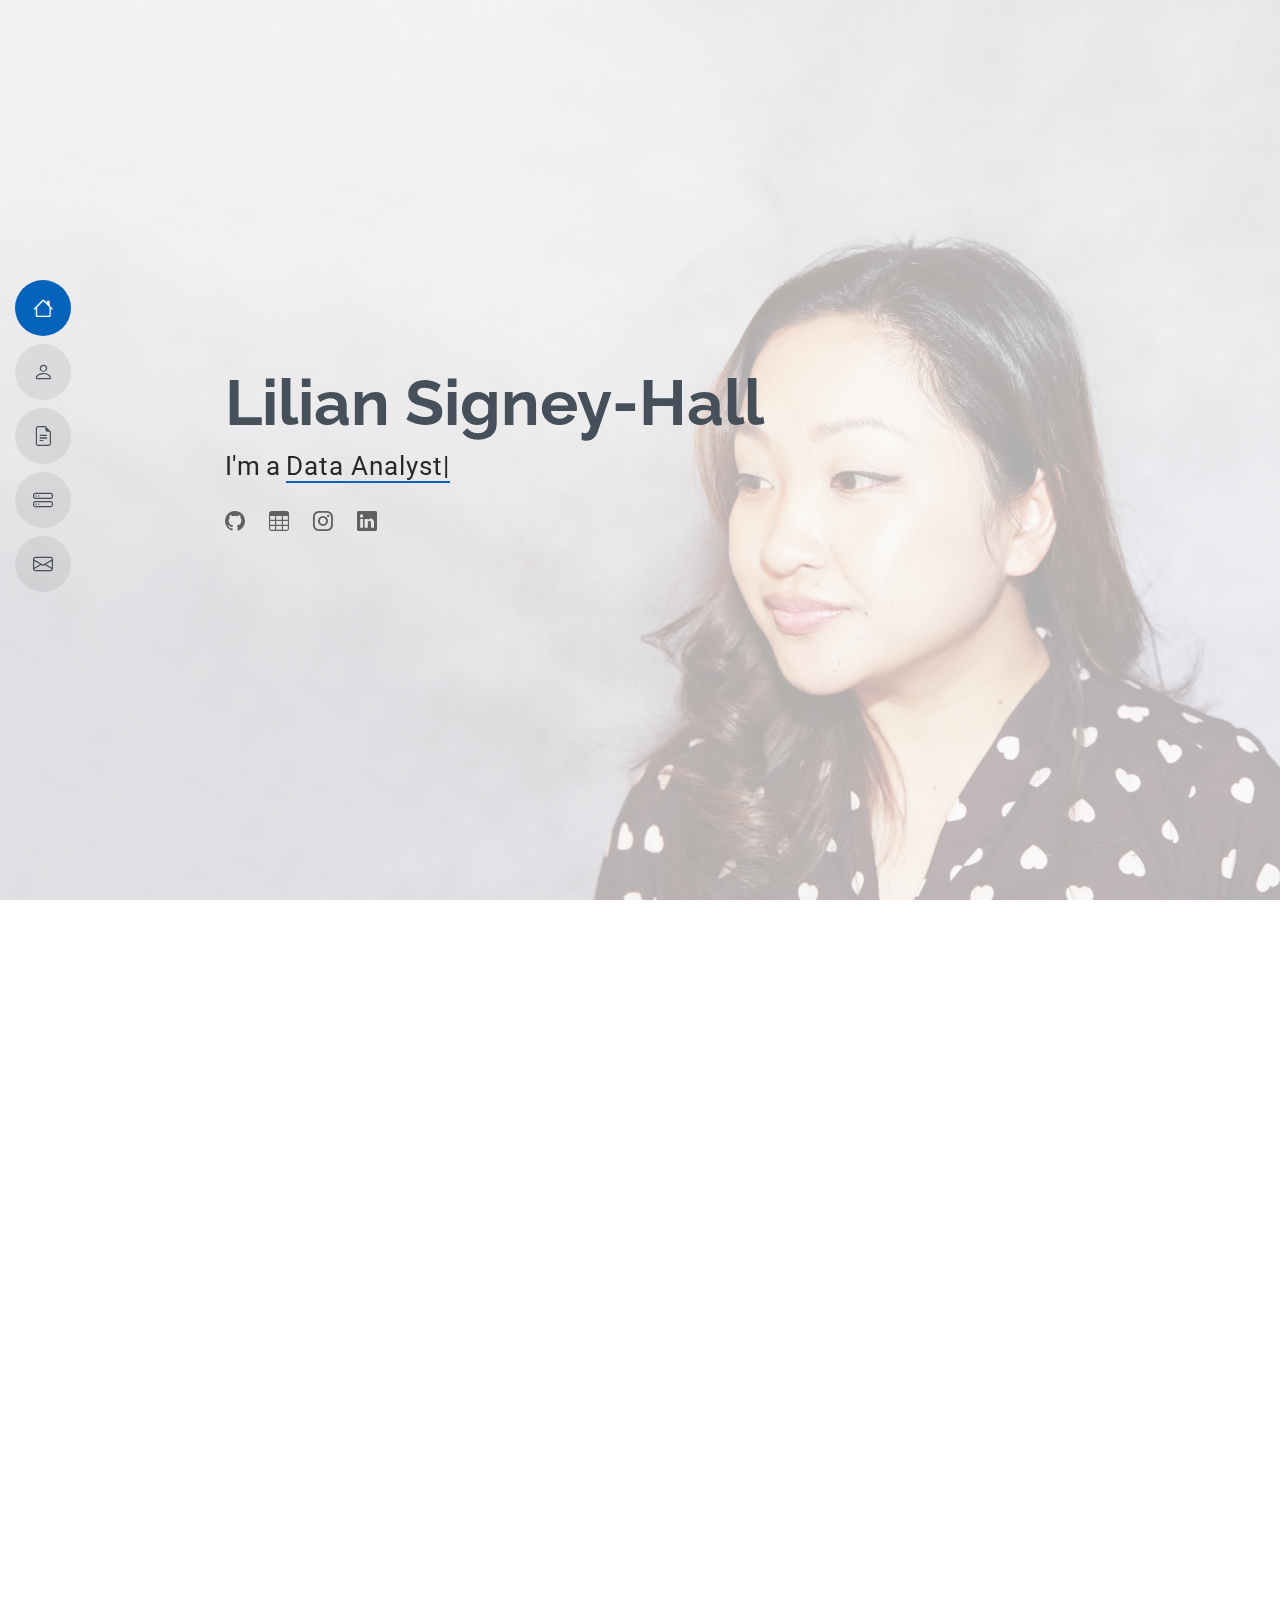
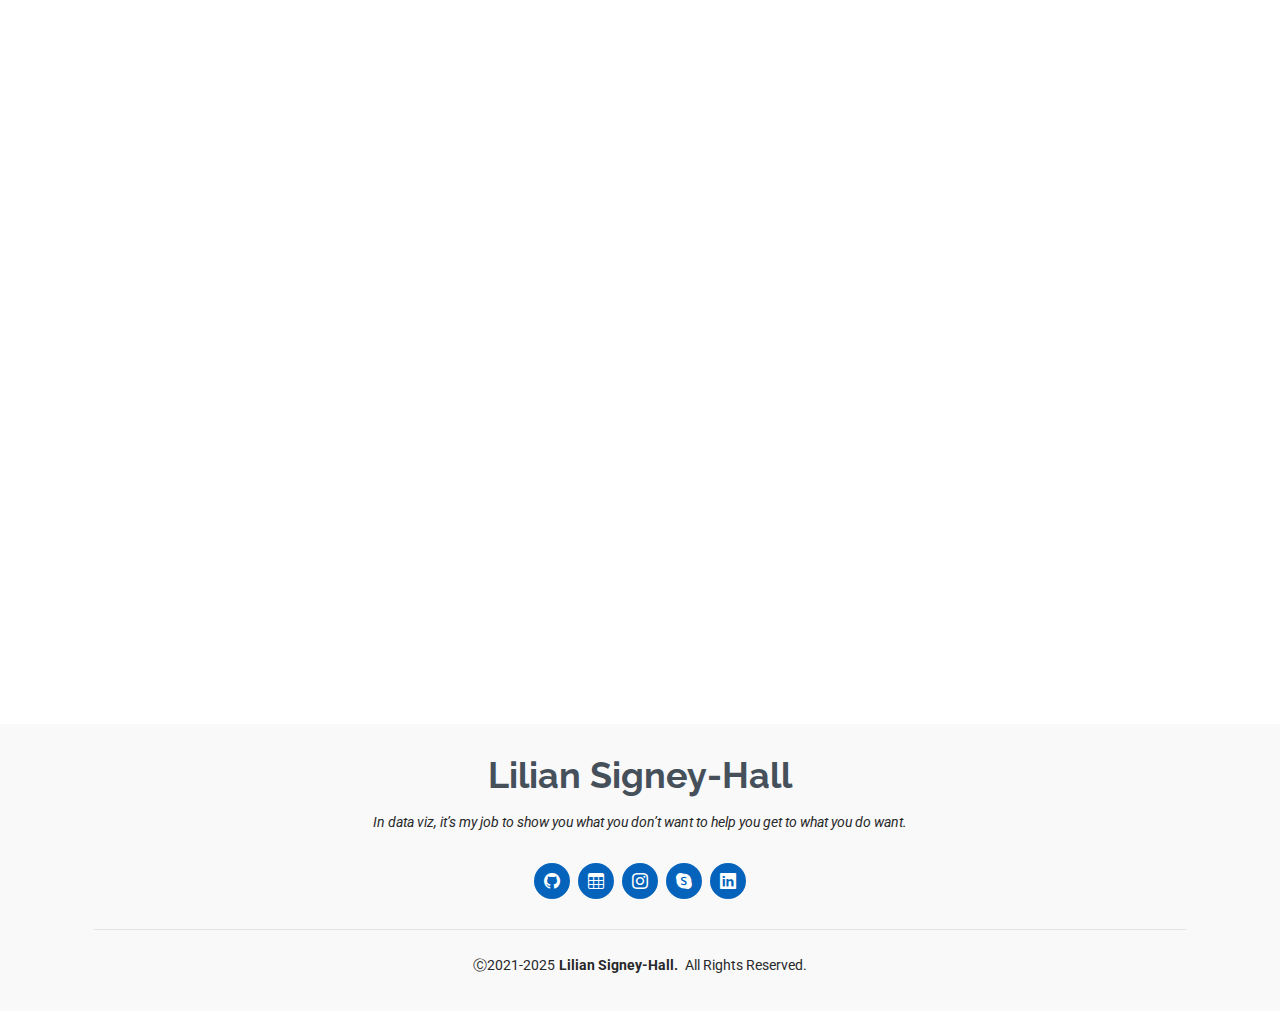
==== index.html @ 63ef2218 "Update index.html" ====
<!DOCTYPE html>
<html lang="en">

<head>
  <meta charset="utf-8">
  <meta content="width=device-width, initial-scale=1.0" name="viewport">
  <title>Index - Lilian Signey-Hall Resume & Portfolio</title>
  <meta content="" name="Lilian Signey-Hall Resume and Portfolio">
  <meta content="" name="data analyst, developer, visualization developer, machine learning, business intelligence">

  <!-- Favicons -->
  <link href="assets/img/favicon.png" rel="icon">
  <link href="assets/img/apple-touch-icon.png" rel="apple-touch-icon">

  <!-- Fonts -->
  <link href="https://fonts.googleapis.com" rel="preconnect">
  <link href="https://fonts.gstatic.com" rel="preconnect" crossorigin>
  <link href="https://fonts.googleapis.com/css2?family=Roboto:ital,wght@0,100;0,300;0,400;0,500;0,700;0,900;1,100;1,300;1,400;1,500;1,700;1,900&family=Poppins:ital,wght@0,100;0,200;0,300;0,400;0,500;0,600;0,700;0,800;0,900;1,100;1,200;1,300;1,400;1,500;1,600;1,700;1,800;1,900&family=Raleway:ital,wght@0,100;0,200;0,300;0,400;0,500;0,600;0,700;0,800;0,900;1,100;1,200;1,300;1,400;1,500;1,600;1,700;1,800;1,900&display=swap" rel="stylesheet">

  <!-- Vendor CSS Files -->
  <link href="assets/vendor/bootstrap/css/bootstrap.min.css" rel="stylesheet">
  <link href="assets/vendor/bootstrap-icons/bootstrap-icons.css" rel="stylesheet">
  <link href="assets/vendor/aos/aos.css" rel="stylesheet">
  <link href="assets/vendor/glightbox/css/glightbox.min.css" rel="stylesheet">
  <link href="assets/vendor/swiper/swiper-bundle.min.css" rel="stylesheet">

  <!-- Main CSS File -->
  <link href="assets/css/main.css" rel="stylesheet">

  <!-- =======================================================
  * Template Name: MyResume
  * Template URL: https://bootstrapmade.com/free-html-bootstrap-template-my-resume/
  * Updated: Jun 29 2024 with Bootstrap v5.3.3
  * Author: BootstrapMade.com
  * License: https://bootstrapmade.com/license/
  ======================================================== -->
</head>

<body class="index-page">

  <header id="header" class="header d-flex flex-column justify-content-center">

    <i class="header-toggle d-xl-none bi bi-list"></i>

    <nav id="navmenu" class="navmenu">
      <ul>
        <li><a href="#hero" class="active"><i class="bi bi-house navicon"></i><span>Home</span></a></li>
        <li><a href="#about"><i class="bi bi-person navicon"></i><span>About</span></a></li>
        <li><a href="#resume"><i class="bi bi-file-earmark-text navicon"></i><span>Resume</span></a></li>
        <!--<li><a href="#portfolio"><i class="bi bi-images navicon"></i><span>Portfolio</span></a></li>-->
        <li><a href="#services"><i class="bi bi-hdd-stack navicon"></i><span>Projects</span></a></li>
        <li><a href="#contact"><i class="bi bi-envelope navicon"></i><span>Contact</span></a></li>
      </ul>
    </nav>

  </header>

  <main class="main">

    <!-- Hero Section -->
    <section id="hero" class="hero section light-background">

      <img src="assets/img/hero-bg.jpg" alt="">

      <div class="container" data-aos="zoom-out">
        <div class="row justify-content-center">
          <div class="col-lg-9">
            <h2>Lilian Signey-Hall</h2>
            <p>I'm a <span class="typed" data-typed-items="Data Analyst, Developer, Creative">Data Analyst</span><span class="typed-cursor typed-cursor--blink" aria-hidden="true"></span></p>
            <div class="social-links">
              <a href="https://github.com/liliansigney-hall/"><i class="bi bi-github"></i></a>
              <a href="https://public.tableau.com/app/profile/lilian.hall/vizzes"><i class="bi bi-table"></i></a>
              <a href="#"><i class="bi bi-instagram"></i></a>
              <a href="www.linkedin.com/in/lilianhall"><i class="bi bi-linkedin"></i></a>
            </div>
          </div>
        </div>
      </div>

    </section><!-- /Hero Section -->

    <!-- About Section -->
    <section id="about" class="about section">

      <!-- Section Title -->
      <div class="container section-title" data-aos="fade-up">
        <h2>About</h2>
        <p>I am a process-driven data analyst with 3 + years of experience analyzing business data. My love of data
              and natural curiosity motivates me to find valuable insights and constantly strive to integrate new skills. 
              I problem-solve and collaborate with cross-functional teams to identify business requirements and meet business needs.</p>
      </div><!-- End Section Title -->

      <div class="container" data-aos="fade-up" data-aos-delay="100">

        <div class="row gy-4 justify-content-center">
          <div class="col-lg-4">
            <img src="assets/img/google-business-intelligence-certificate.png" class="img-fluid" alt="">
          </div>
          <div class="col-lg-8 content">
            <h2>Data Analyst &amp; Developer</h2>
            <p class="fst-italic py-3">
              
            </p>
            <div class="row">
              <div class="col-lg-6">
                <ul>
                  <!--<li><i class="bi bi-chevron-right"></i> <strong>Birthday:</strong> <span>1 May 1995</span></li>-->
                  <li><i class="bi bi-chevron-right"></i> <strong>Website:</strong> <span>liliansigney-hall.github.io/folio</span></li>
                  <li><i class="bi bi-chevron-right"></i> <strong>Phone:</strong> <span>(512) 993 7119</span></li>
                  <li><i class="bi bi-chevron-right"></i> <strong>City:</strong> <span>DFW, Texas</span></li>
                </ul>
              </div>
              <div class="col-lg-6">
                <ul>
                  <!--<li><i class="bi bi-chevron-right"></i> <strong>Age:</strong> <span>30</span></li>-->
                  <li><i class="bi bi-chevron-right"></i> <strong>Degree:</strong> <span>Masters in Business Analytics</span></li>
                  <li><i class="bi bi-chevron-right"></i> <strong>Email:</strong> <span>liliangrace.hall@gmail.com</span></li>
                  <li><i class="bi bi-chevron-right"></i> <strong>Status:</strong> <span>US Citizen</span></li>
                </ul>
              </div>
            </div>
            <p class="py-3">
              
            </p>
          </div>
        </div>

      </div>

    </section><!-- /About Section -->

    <!-- Stats Section -->
    <section id="stats" class="stats section">

      <div class="container" data-aos="fade-up" data-aos-delay="100">

        <div class="row gy-4">

          <div class="col-lg-3 col-md-6 d-flex flex-column align-items-center">
            <i class="bi bi-emoji-smile"></i>
            <div class="stats-item">
              <span data-purecounter-start="0" data-purecounter-end="3.5" data-purecounter-duration="1" class="purecounter"></span>
              <p>Years as Data Analyst</p>
            </div>
          </div><!-- End Stats Item -->

          <div class="col-lg-3 col-md-6 d-flex flex-column align-items-center">
            <i class="bi bi-journal-richtext"></i>
            <div class="stats-item">
              <span data-purecounter-start="0" data-purecounter-end="521" data-purecounter-duration="1" class="purecounter"></span>
              <p>Projects</p>
            </div>
          </div><!-- End Stats Item -->

          <div class="col-lg-3 col-md-6 d-flex flex-column align-items-center">
            <i class="bi bi-headset"></i>
            <div class="stats-item">
              <span data-purecounter-start="0" data-purecounter-end="1463" data-purecounter-duration="1" class="purecounter"></span>
              <p>Hours Of Support</p>
            </div>
          </div><!-- End Stats Item -->

          <div class="col-lg-3 col-md-6 d-flex flex-column align-items-center">
            <i class="bi bi-people"></i>
            <div class="stats-item">
              <span data-purecounter-start="0" data-purecounter-end="12" data-purecounter-duration="1" class="purecounter"></span>
              <p>Years in Public Sector</p>
            </div>
          </div><!-- End Stats Item -->

        </div>

      </div>

    </section><!-- /Stats Section -->

    <!-- Skills Section -->
    <section id="skills" class="skills section">

      <!-- Section Title -->
      <div class="container section-title" data-aos="fade-up">
        <h2>Skills</h2>
        <p>“Develop a passion for learning. If you do, you will never cease to grow.”
Anthony J. D’Angelo</p>
      </div><!-- End Section Title -->

      <div class="container" data-aos="fade-up" data-aos-delay="100">

        <div class="row skills-content skills-animation">

          <div class="col-lg-6">

            <div class="progress">
              <span class="skill"><span>SQL</span> <i class="val">100%</i></span>
              <div class="progress-bar-wrap">
                <div class="progress-bar" role="progressbar" aria-valuenow="100" aria-valuemin="0" aria-valuemax="100"></div>
              </div>
            </div><!-- End Skills Item -->

            <div class="progress">
              <span class="skill"><span>PYTHON</span> <i class="val">90%</i></span>
              <div class="progress-bar-wrap">
                <div class="progress-bar" role="progressbar" aria-valuenow="90" aria-valuemin="0" aria-valuemax="100"></div>
              </div>
            </div><!-- End Skills Item -->

            <div class="progress">
              <span class="skill"><span>VISUALIZATION</span> <i class="val">75%</i></span>
              <div class="progress-bar-wrap">
                <div class="progress-bar" role="progressbar" aria-valuenow="75" aria-valuemin="0" aria-valuemax="100"></div>
              </div>
            </div><!-- End Skills Item -->

          </div>

          <div class="col-lg-6">

            <div class="progress">
              <span class="skill"><span>BUSINESS INTELLIGENCE</span> <i class="val">80%</i></span>
              <div class="progress-bar-wrap">
                <div class="progress-bar" role="progressbar" aria-valuenow="80" aria-valuemin="0" aria-valuemax="100"></div>
              </div>
            </div><!-- End Skills Item -->

            <div class="progress">
              <span class="skill"><span>SAS</span> <i class="val">90%</i></span>
              <div class="progress-bar-wrap">
                <div class="progress-bar" role="progressbar" aria-valuenow="90" aria-valuemin="0" aria-valuemax="100"></div>
              </div>
            </div><!-- End Skills Item -->

            <div class="progress">
              <span class="skill"><span>MACHINE LEARNING</span> <i class="val">55%</i></span>
              <div class="progress-bar-wrap">
                <div class="progress-bar" role="progressbar" aria-valuenow="55" aria-valuemin="0" aria-valuemax="100"></div>
              </div>
            </div><!-- End Skills Item -->

          </div>

        </div>

      </div>

    </section><!-- /Skills Section -->

    <!-- Resume Section -->
    <section id="resume" class="resume section">

      <!-- Section Title -->
      <div class="container section-title" data-aos="fade-up">
        <h2>Resume</h2>
        <p>“We're born problem solvers. We're compelled to deduce and to deduct because that's what we do in real life. 
          It's this well-organized absence of information that draws us in… Make the audience put things together. 
          Don't give them four, give them two plus two. The elements you provide and the order you place them in is 
          crucial to whether you succeed or fail at engaging the audience.” – Andrew Stanton, writer and director</p>
      </div><!-- End Section Title -->

      <div class="container">

        <div class="row">

          <div class="col-lg-6" data-aos="fade-up" data-aos-delay="100">
            <h3 class="resume-title">Summary</h3>

            <div class="resume-item pb-0">
              <h4>Lilian Signey-Hall</h4>
              <p><em>Innovative and deadline-driven Data Analyst with 3+ years of experience analyzing large data sets
                and intricate data patterns to formulate data-driven business strategies. Creating and designing interactive
                dashboards, reports, and executive summaries from initial concept to final, polished deliverable.</em></p>
              <ul>
                <li>DFW, Texas</li>
                <li>(512) 993 7119</li>
                <li>liliangrace.hall@gmail.com</li>
              </ul>
            </div><!-- Edn Resume Item -->

            <h3 class="resume-title">Education</h3>
            <div class="resume-item">
              <h4>MSBA - Master of Science in Business Analytics</h4>
              <h5>2020 - 2021</h5>
              <p><em>University of North Texas, Denton, TX</em></p>
              <p>A STEM program designed to provide students with the knowledge and skills needed for careers in data science, business analytics, data engineering, or business intelligence. </p>
            </div><!-- Edn Resume Item -->

            <div class="resume-item">
              <h4>BAAS - Business & Project Managemet</h4>
              <h5>2020 - 2021</h5>
              <p><em>University of North Texas, Denton, TX</em></p>
              <p>Graduated with Honors</p>
            </div><!-- Edn Resume Item -->
		  
            <div class="resume-item">
              <h4>AAS - Digital Media Design</h4>
              <h5>2019 - 2020</h5>
              <p><em>Texas State Technical College, Waco, TX</em></p>
              <p>Graduated Magna Cum Laude</p>
            </div><!-- Edn Resume Item -->
          </div>



            
          </div>
		
          <div class="col-lg-6" data-aos="fade-up" data-aos-delay="200">
            <h3 class="resume-title">Professional Experience</h3>
            <div class="resume-item">
              <h4>Data Analyst III, IV - (remote)</h4>
              <h5>March 2022 - Present</h5>
              <p><em>Texas Workforce Commission, Austin, TX </em></p>
              <p>Environments: Virtual Machine AWS, Tableau Desktop, Tableau Server, Oracle SQL Developer, SharePoint,
                ServiceNow, Azure Data Warehouse, Business Intelligence, Project Management, Adobe Creative Suite, SQL, HTML</p>
              <ul>
                <li>Serves as an ambassador and accessibility liaison to other developers by providing consultation, guidance, documentation, 
                  and direction to other areas about analysis, design, configuration, testing, and policy implementation</li>
	              <li>Creates the division’s Data Visualization Style Guide</li>
	              <li>Designs and creates dynamic dashboards, reports, and executive summaries</li>
                <li>Uses Custom SQL in Tableau as a data source, and automates reports for refreshes and monitoring schedules and tasks</li>
	              <li>Creates high-quality documentation for business and functional requirements using SharePoint</li>
	              <li>Analyzes data using standard statistical tools, methods, and techniques</li>
	              <li>Identifies data gaps, errors, anomalies, inconsistencies, and redundancies by analyzing the content, structure, and relationships within the dataset</li>
	              <li>Identifies and interprets data patterns and trends and assesses data quality</li>
	              <li>Interprets large data sets and intricate data patterns to formulate data-driven business strategies; improved operational efficiency by 80%</li>
	              <li>Designs and presents interactive, accessible dashboards based on customer specifications; facilitated development meetings, used SQLDeveloper 
                  for data, ensuring data accuracy and improving client satisfaction by 30%, and created user documentation for dashboards</li>
	              <li>Collaborates with cross-functional teams of 5+ in different locations with 
	              different technical abilities ranging from entry-level analysts to C suites, and collaborated with business development, policy, and IT</li>
                
              </ul>
            </div><!-- Edn Resume Item -->

            <div class="resume-item">
              <h4>Project Specialist - Communications & Marketing</h4>
              <h5>Oct 2013 - Feb 2022</h5>
              <p><em>Heart of Texas Workforce Development Board, Inc., Waco, TX</em></p>
              <ul>
                <li>With extraordinary skills, intelligence, management skills, and creative design, I have accomplished incredible tasks and 
                  became instrumental in aiding the organization to win six out of eight workforce state awards; a feat that no other organization 
                  has ever accomplished in the 22 years of the workforce board state awards inception</li>
                <li>Implement Quality Management Systems (QMS) 
                  to help ensure the product or service meets or exceeds the customer’s expectations every time</li>
	              <li>Perform and provide leadership in the website, social media, and video board updates, and maintenance such as designing, editing, and contributing
                to web content including graphics, texts, tables, documents and videos, and other web development tasks to connect job seekers and employers
                to the Workforce service via the website</li>
	              <li>Keeps abreast of new technology and implements as necessary. Suggests new website content and features, industry trends, and technologies</li>
	              <li>Provide guidance with general marketing, areas of communication, outreach material, and collateral for programs, events, and special initiatives</li>
	              <li>Assists in providing seamless workflow between Workforce Center services and online services</li>
	              <li>Assists with workforce development special projects and initiatives</li>
                <li>Managed up to 5 projects or tasks at a given time while under pressure</li>
                <li>Recommended and consulted with clients on the most appropriate graphic design</li>
                <li>Created 4+ design presentations and proposals a month for clients and account managers</li>
              </ul>
            </div><!-- Edn Resume Item -->

          </div>

        </div>

      </div>

    </section><!-- /Resume Section -->

    <!-- Portfolio Section -->
    <!--<section id="portfolio" class="portfolio section">

      <!-- Section Title -->
      <!--<div class="container section-title" data-aos="fade-up">
        <h2>Portfolio</h2>
        <!--<p>Magnam dolores commodi suscipit. Necessitatibus eius consequatur ex aliquid fuga eum quidem. Sit sint consectetur velit. Quisquam quos quisquam cupiditate. Et nemo qui impedit suscipit alias ea. Quia fugiat sit in iste officiis commodi quidem hic quas.</p>-->
      <!--</div><!-- End Section Title -->

      <!--<div class="container">

        <div class="isotope-layout" data-default-filter="*" data-layout="masonry" data-sort="original-order">

          <ul class="portfolio-filters isotope-filters" data-aos="fade-up" data-aos-delay="100">
            <!--<li data-filter="*" class="filter-active">All</li>-->
            <!--<li data-filter=".filter-app">Data Visualization</li>
            <li data-filter=".filter-product">Data Mining/Machine Learning</li>
            <li data-filter=".filter-branding">Forecasting</li>
          </ul><!-- End Portfolio Filters -->

          <!--<div class="row gy-4 isotope-container" data-aos="fade-up" data-aos-delay="200">

            <div class="col-lg-4 col-md-6 portfolio-item isotope-item filter-app">
              <img src="assets/img/masonry-portfolio/masonry-portfolio-1.jpg" class="img-fluid" alt="">
              <div class="portfolio-info">
                <h4>Forecasting1</h4>
                <p>Lorem ipsum, dolor sit</p>
                <a href="assets/img/masonry-portfolio/masonry-portfolio-1.jpg" title="App 1" data-gallery="portfolio-gallery-app" class="glightbox preview-link"><i class="bi bi-zoom-in"></i></a>
                <a href="portfolio-details.html" title="More Details" class="details-link"><i class="bi bi-link-45deg"></i></a>
              </div>
            </div><!-- End Portfolio Item -->

            <!--<div class="col-lg-4 col-md-6 portfolio-item isotope-item filter-product">
              <img src="assets/img/masonry-portfolio/masonry-portfolio-2.jpg" class="img-fluid" alt="">
              <div class="portfolio-info">
                <h4>Machine Learning1</h4>
                <p>Lorem ipsum, dolor sit</p>
                <a href="assets/img/masonry-portfolio/masonry-portfolio-2.jpg" title="Product 1" data-gallery="portfolio-gallery-product" class="glightbox preview-link"><i class="bi bi-zoom-in"></i></a>
                <a href="portfolio-details.html" title="More Details" class="details-link"><i class="bi bi-link-45deg"></i></a>
              </div>
            </div><!-- End Portfolio Item -->

            <!--<div class="col-lg-4 col-md-6 portfolio-item isotope-item filter-branding">
              <img src="assets/img/masonry-portfolio/masonry-portfolio-3.jpg" class="img-fluid" alt="">
              <div class="portfolio-info">
                <h4>Visualization1</h4>
                <p>Lorem ipsum, dolor sit</p>
                <a href="assets/img/masonry-portfolio/masonry-portfolio-3.jpg" title="Branding 1" data-gallery="portfolio-gallery-branding" class="glightbox preview-link"><i class="bi bi-zoom-in"></i></a>
                <a href="portfolio-details.html" title="More Details" class="details-link"><i class="bi bi-link-45deg"></i></a>
              </div>
            </div><!-- End Portfolio Item -->

            <!--<div class="col-lg-4 col-md-6 portfolio-item isotope-item filter-app">
              <img src="assets/img/masonry-portfolio/masonry-portfolio-4.jpg" class="img-fluid" alt="">
              <div class="portfolio-info">
                <h4>Forecasting 2</h4>
                <p>Lorem ipsum, dolor sit</p>
                <a href="assets/img/masonry-portfolio/masonry-portfolio-4.jpg" title="App 2" data-gallery="portfolio-gallery-app" class="glightbox preview-link"><i class="bi bi-zoom-in"></i></a>
                <a href="portfolio-details.html" title="More Details" class="details-link"><i class="bi bi-link-45deg"></i></a>
              </div>
            </div><!-- End Portfolio Item -->

            <!--<div class="col-lg-4 col-md-6 portfolio-item isotope-item filter-product">
              <img src="assets/img/masonry-portfolio/masonry-portfolio-5.jpg" class="img-fluid" alt="">
              <div class="portfolio-info">
                <h4>Machine Learning 2</h4>
                <p>Lorem ipsum, dolor sit</p>
                <a href="assets/img/masonry-portfolio/masonry-portfolio-5.jpg" title="Product 2" data-gallery="portfolio-gallery-product" class="glightbox preview-link"><i class="bi bi-zoom-in"></i></a>
                <a href="portfolio-details.html" title="More Details" class="details-link"><i class="bi bi-link-45deg"></i></a>
              </div>
            </div><!-- End Portfolio Item -->

            <!--<div class="col-lg-4 col-md-6 portfolio-item isotope-item filter-branding">
              <img src="assets/img/masonry-portfolio/masonry-portfolio-6.jpg" class="img-fluid" alt="">
              <div class="portfolio-info">
                <h4>Visualization 2</h4>
                <p>Lorem ipsum, dolor sit</p>
                <a href="assets/img/masonry-portfolio/masonry-portfolio-6.jpg" title="Branding 2" data-gallery="portfolio-gallery-branding" class="glightbox preview-link"><i class="bi bi-zoom-in"></i></a>
                <a href="portfolio-details.html" title="More Details" class="details-link"><i class="bi bi-link-45deg"></i></a>
              </div>
            </div><!-- End Portfolio Item -->

            <!--<div class="col-lg-4 col-md-6 portfolio-item isotope-item filter-app">
              <img src="assets/img/masonry-portfolio/masonry-portfolio-7.jpg" class="img-fluid" alt="">
              <div class="portfolio-info">
                <h4>Forecasting 3</h4>
                <p>Lorem ipsum, dolor sit</p>
                <a href="assets/img/masonry-portfolio/masonry-portfolio-7.jpg" title="App 3" data-gallery="portfolio-gallery-app" class="glightbox preview-link"><i class="bi bi-zoom-in"></i></a>
                <a href="portfolio-details.html" title="More Details" class="details-link"><i class="bi bi-link-45deg"></i></a>
              </div>
            </div><!-- End Portfolio Item -->

            <!--<div class="col-lg-4 col-md-6 portfolio-item isotope-item filter-product">
              <img src="assets/img/masonry-portfolio/masonry-portfolio-8.jpg" class="img-fluid" alt="">
              <div class="portfolio-info">
                <h4>Machine Learning 3</h4>
                <p>Lorem ipsum, dolor sit</p>
                <a href="assets/img/masonry-portfolio/masonry-portfolio-8.jpg" title="Product 3" data-gallery="portfolio-gallery-product" class="glightbox preview-link"><i class="bi bi-zoom-in"></i></a>
                <a href="portfolio-details.html" title="More Details" class="details-link"><i class="bi bi-link-45deg"></i></a>
              </div>
            </div><!-- End Portfolio Item -->

            <!--<div class="col-lg-4 col-md-6 portfolio-item isotope-item filter-branding">
              <img src="assets/img/masonry-portfolio/masonry-portfolio-9.jpg" class="img-fluid" alt="">
              <div class="portfolio-info">
                <h4>Visualization 3</h4>
                <p>Lorem ipsum, dolor sit</p>
                <a href="assets/img/masonry-portfolio/masonry-portfolio-9.jpg" title="Branding 2" data-gallery="portfolio-gallery-branding" class="glightbox preview-link"><i class="bi bi-zoom-in"></i></a>
                <a href="portfolio-details.html" title="More Details" class="details-link"><i class="bi bi-link-45deg"></i></a>
              </div>
            </div><!-- End Portfolio Item -->

          <!--</div><!-- End Portfolio Container -->

        <!--</div>

      </div>

    </section><!-- /Portfolio Section -->

    <!-- Services Section -->
    <section id="services" class="services section">

      <!-- Section Title -->
      <div class="container section-title" data-aos="fade-up">
        <h2>Projects</h2>
        <p>“I've learned that people will forget what you said, people will forget what you did, but people will never forget how you made them feel.”
― Maya Angelou</p>
      </div><!-- End Section Title -->

      <div class="container">

        <div class="row gy-4">

          <div class="col-lg-4 col-md-6" data-aos="fade-up" data-aos-delay="100">
            <div class="service-item item-cyan position-relative">
              <div class="icon">
                <svg width="100" height="100" viewBox="0 0 600 600" xmlns="http://www.w3.org/2000/svg">
                  <path stroke="none" stroke-width="0" fill="#f5f5f5" d="M300,521.0016835830174C376.1290562159157,517.8887921683347,466.0731472004068,529.7835943286574,510.70327084640275,468.03025145048787C554.3714126377745,407.6079735673963,508.03601936045806,328.9844924480964,491.2728898941984,256.3432110539036C474.5976632858925,184.082847569629,479.9380746630129,96.60480741107993,416.23090153303,58.64404602377083C348.86323505073057,18.502131276798302,261.93793281208167,40.57373210992963,193.5410806939664,78.93577620505333C130.42746243093433,114.334589627462,98.30271207620316,179.96522072025542,76.75703585869454,249.04625023123273C51.97151888228291,328.5150500222984,13.704378332031375,421.85034740162234,66.52175969318436,486.19268352777647C119.04800174914682,550.1803526380478,217.28368757567262,524.383925680826,300,521.0016835830174"></path>
                </svg>
                <i class="bi bi-building"></i>
              </div>
              <a href="https://github.com/liliansigney-hall/Python/blob/09a001aaca731a121261c3e8e41b084e10dba97e/PortugalHotel_Dataset.ipynb">
                <h3>Hotel Bookings Dataset</h3>
              </a>
              <p>Exploratory Data Analysis and data cleaning is done in Python. The dataset used for this project was sourced from ScienceDirect.com - Hotel Booking Demand Dataset by Nuno Antonio.
                 It contains hotel bookings of a resort hotel in Algarve and a city hotel in Lisbon, Portugal. Each observation in the dataset 
		 represents a hotel booking between the 1st of July 2015 and the 31st of August 2017, including bookings 
		 that effectively arrived and bookings that were canceled.</p>
            </div>
          </div><!-- End Service Item -->

          <div class="col-lg-4 col-md-6" data-aos="fade-up" data-aos-delay="200">
            <div class="service-item item-orange position-relative">
              <div class="icon">
                <svg width="100" height="100" viewBox="0 0 600 600" xmlns="http://www.w3.org/2000/svg">
                  <path stroke="none" stroke-width="0" fill="#f5f5f5" d="M300,582.0697525312426C382.5290701553225,586.8405444964366,449.9789794690241,525.3245884688669,502.5850820975895,461.55621195738473C556.606425686781,396.0723002908107,615.8543463187945,314.28637112970534,586.6730223649479,234.56875336149918C558.9533121215079,158.8439757836574,454.9685369536778,164.00468322053177,381.49747125262974,130.76875717737553C312.15926192815925,99.40240125094834,248.97055460311594,18.661163978235184,179.8680185752513,50.54337015887873C110.5421016452524,82.52863877960104,119.82277516462835,180.83849132639028,109.12597500060166,256.43424936330496C100.08760227029461,320.3096726198365,92.17705696193138,384.0621239912766,124.79988738764834,439.7174275375508C164.83382741302287,508.01625554203684,220.96474134820875,577.5009287672846,300,582.0697525312426"></path>
                </svg>
                <i class="bi bi-table"></i>
              </div>
              <a href="#" class="stretched-link">
                <h3>Tableau Usage Dataset</h3>
              </a>
              <p>Ut autem aut autem non a. Sint sint sit facilis nam iusto sint. Libero corrupti neque eum hic non ut nesciunt dolorem.</p>
            </div>
          </div><!-- End Service Item -->

          <div class="col-lg-4 col-md-6" data-aos="fade-up" data-aos-delay="300">
            <div class="service-item item-teal position-relative">
              <div class="icon">
                <svg width="100" height="100" viewBox="0 0 600 600" xmlns="http://www.w3.org/2000/svg">
                  <path stroke="none" stroke-width="0" fill="#f5f5f5" d="M300,541.5067337569781C382.14930387511276,545.0595476570109,479.8736841581634,548.3450877840088,526.4010558755058,480.5488172755941C571.5218469581645,414.80211281144784,517.5187510058486,332.0715597781072,496.52539010469104,255.14436215662573C477.37192572678356,184.95920475031193,473.57363656557914,105.61284051026155,413.0603344069578,65.22779650032875C343.27470386102294,18.654635553484475,251.2091493199835,5.337323636656869,175.0934190732945,40.62881213300186C97.87086631185822,76.43348514350839,51.98124368387456,156.15599469081315,36.44837278890362,239.84606092416172C21.716077023791087,319.22268207091537,43.775223500013084,401.1760424656574,96.891909868211,461.97329694683043C147.22146801428983,519.5804099606455,223.5754009179313,538.201503339737,300,541.5067337569781"></path>
                </svg>
                <i class="bi bi-filetype-sass"></i>
              </div>
              <a href="https://github.com/liliansigney-hall/Predictive-Modeling" class="stretched-link">
                <h3>Predictive Modeling</h3>
              </a>
              <p>Cryptocurrency Cardano price prediction using time-series forecasting in SAS. Includes PDF presentation, PPTX, MP4, and CSV.</p>
            </div>
          </div><!-- End Service Item -->

          <div class="col-lg-4 col-md-6" data-aos="fade-up" data-aos-delay="400">
            <div class="service-item item-red position-relative">
              <div class="icon">
                <svg width="100" height="100" viewBox="0 0 600 600" xmlns="http://www.w3.org/2000/svg">
                  <path stroke="none" stroke-width="0" fill="#f5f5f5" d="M300,503.46388370962813C374.79870501325706,506.71871716319447,464.8034551963731,527.1746412648533,510.4981551193396,467.86667711651364C555.9287308511215,408.9015244558933,512.6030010748507,327.5744911775523,490.211057578863,256.5855673507754C471.097692560561,195.9906835881958,447.69079081568157,138.11976852964426,395.19560036434837,102.3242989838813C329.3053358748298,57.3949838291264,248.02791733380457,8.279543830951368,175.87071277845988,42.242879143198664C103.41431057327972,76.34704239035025,93.79494320519305,170.9812938413882,81.28167332365135,250.07896920659033C70.17666984294237,320.27484674793965,64.84698225790005,396.69656628748305,111.28512138212992,450.4950937839243C156.20124167950087,502.5303643271138,231.32542653798444,500.4755392045468,300,503.46388370962813"></path>
                </svg>
                <i class="bi bi-airplane"></i>
              </div>
              <a href="https://public.tableau.com/views/LeastDelaystoTravelinDecember/BestTimetoTravel?:language=en-US&:sid=&:redirect=auth&:display_count=n&:origin=viz_share_link" class="stretched-link">
                <h3>Least Delays to Travel in December</h3>
              </a>
              <p>Would you like to find out when is the best time to travel in December with the least delays? Explore my visualization in Tableau to find out!</p>
              <a href="#" class="stretched-link"></a>
            </div>
          </div><!-- End Service Item -->

          <div class="col-lg-4 col-md-6" data-aos="fade-up" data-aos-delay="500">
            <div class="service-item item-indigo position-relative">
              <div class="icon">
                <svg width="100" height="100" viewBox="0 0 600 600" xmlns="http://www.w3.org/2000/svg">
                  <path stroke="none" stroke-width="0" fill="#f5f5f5" d="M300,532.3542879108572C369.38199826031484,532.3153073249985,429.10787420159085,491.63046689027357,474.5244479745417,439.17860296908856C522.8885846962883,383.3225815378663,569.1668002868075,314.3205725914397,550.7432151929288,242.7694973846089C532.6665558377875,172.5657663291529,456.2379748765914,142.6223662098291,390.3689995646985,112.34683881706744C326.66090330228417,83.06452184765237,258.84405631176094,53.51806209861945,193.32584062364296,78.48882559362697C121.61183558270385,105.82097193414197,62.805066853699245,167.19869350419734,48.57481801355237,242.6138429142374C34.843463184063346,315.3850353017275,76.69343916112496,383.4422959591041,125.22947124332185,439.3748458443577C170.7312796277747,491.8107796887764,230.57421082200815,532.3932930995766,300,532.3542879108572"></path>
                </svg>
                <i class="bi bi-filetype-py"></i>
              </div>
              <a href="#" class="stretched-link">
                <h3>Ai & Python: Web Scraping</h3>
              </a>
              <p>Cumque et suscipit saepe. Est maiores autem enim facilis ut aut ipsam corporis aut. Sed animi at autem alias eius labore.</p>
              <a href="#" class="stretched-link"></a>
            </div>
          </div><!-- End Service Item -->

          <div class="col-lg-4 col-md-6" data-aos="fade-up" data-aos-delay="600">
            <div class="service-item item-pink position-relative">
              <div class="icon">
                <svg width="100" height="100" viewBox="0 0 600 600" xmlns="http://www.w3.org/2000/svg">
                  <path stroke="none" stroke-width="0" fill="#f5f5f5" d="M300,566.797414625762C385.7384707136149,576.1784315230908,478.7894351017131,552.8928747891023,531.9192734346935,484.94944893311C584.6109503024035,417.5663521118492,582.489472248146,322.67544863468447,553.9536738515405,242.03673114598146C529.1557734026468,171.96086150256528,465.24506316201064,127.66468636344209,395.9583748389544,100.7403814666027C334.2173773831606,76.7482773500951,269.4350130405921,84.62216499799875,207.1952322260088,107.2889140133804C132.92018162631612,134.33871894543012,41.79353780512637,160.00259165414826,22.644507872594943,236.69541883565114C3.319112789854554,314.0945973066697,72.72355303640163,379.243833228382,124.04198916343866,440.3218312028393C172.9286146004772,498.5055451809895,224.45579914871206,558.5317968840102,300,566.797414625762"></path>
                </svg>
                <i class="bi bi-globe-americas"></i>
              </div>
              <a href="#" class="stretched-link">
                <h3>Texas Unemployment Rates by Board Area</h3>
              </a>
              <p>Dataset is taken from texaslmi.com and visualization is in Tableau.</p>
              <a href="#" class="stretched-link"></a>
            </div>
          </div><!-- End Service Item -->

        </div>

      </div>

    </section><!-- /Services Section -->

    <!-- References Section -->
    <!--<section id="testimonials" class="testimonials section">

      <!-- Section Title -->
      <!--<div class="container section-title" data-aos="fade-up">
        <h2>References</h2>
        <p>“I've learned that people will forget what you said, people will forget what you did, but people will never forget how you made them feel.”
― Maya Angelou</p>
      </div><!-- End Section Title -->

      <!--<div class="container" data-aos="fade-up" data-aos-delay="100">

        <div class="swiper init-swiper">
          <script type="application/json" class="swiper-config">
            {
              "loop": true,
              "speed": 600,
              "autoplay": {
                "delay": 5000
              },
              "slidesPerView": "auto",
              "pagination": {
                "el": ".swiper-pagination",
                "type": "bullets",
                "clickable": true
              }
            }
          </script>
          <div class="swiper-wrapper">

            <div class="swiper-slide">
              <div class="testimonial-item">
                <div class="row gy-4 justify-content-center">
                  <div class="col-lg-6">
                    <div class="testimonial-content">
                      <p>
                        <i class="bi bi-quote quote-icon-left"></i>
                        <span>Proin iaculis purus consequat sem cure digni ssim donec porttitora entum suscipit rhoncus. Accusantium quam, ultricies eget id, aliquam eget nibh et. Maecen aliquam, risus at semper.</span>
                        <i class="bi bi-quote quote-icon-right"></i>
                      </p>
                      <h3>Saul Goodman</h3>
                      <h4>Ceo &amp; Founder</h4>
                      <div class="stars">
                        <i class="bi bi-star-fill"></i><i class="bi bi-star-fill"></i><i class="bi bi-star-fill"></i><i class="bi bi-star-fill"></i><i class="bi bi-star-fill"></i>
                      </div>
                    </div>
                  </div>
                  <div class="col-lg-2 text-center">
                    <img src="assets/img/testimonials/testimonials-1.jpg" class="img-fluid testimonial-img" alt="">
                  </div>
                </div>
              </div>
            </div><!-- End reference item -->

            <!--<div class="swiper-slide">
              <div class="testimonial-item">
                <div class="row gy-4 justify-content-center">
                  <div class="col-lg-6">
                    <div class="testimonial-content">
                      <p>
                        <i class="bi bi-quote quote-icon-left"></i>
                        <span>Export tempor illum tamen malis malis eram quae irure esse labore quem cillum quid cillum eram malis quorum velit fore eram velit sunt aliqua noster fugiat irure amet legam anim culpa.</span>
                        <i class="bi bi-quote quote-icon-right"></i>
                      </p>
                      <h3>Sara Wilsson</h3>
                      <h4>Designer</h4>
                      <div class="stars">
                        <i class="bi bi-star-fill"></i><i class="bi bi-star-fill"></i><i class="bi bi-star-fill"></i><i class="bi bi-star-fill"></i><i class="bi bi-star-fill"></i>
                      </div>
                    </div>
                  </div>
                  <div class="col-lg-2 text-center">
                    <img src="assets/img/testimonials/testimonials-2.jpg" class="img-fluid testimonial-img" alt="">
                  </div>
                </div>
              </div>
            </div><!-- End reference item -->

            <!--<div class="swiper-slide">
              <div class="testimonial-item">
                <div class="row gy-4 justify-content-center">
                  <div class="col-lg-6">
                    <div class="testimonial-content">
                      <p>
                        <i class="bi bi-quote quote-icon-left"></i>
                        <span>Enim nisi quem export duis labore cillum quae magna enim sint quorum nulla quem veniam duis minim tempor labore quem eram duis noster aute amet eram fore quis sint minim.</span>
                        <i class="bi bi-quote quote-icon-right"></i>
                      </p>
                      <h3>Jena Karlis</h3>
                      <h4>Store Owner</h4>
                      <div class="stars">
                        <i class="bi bi-star-fill"></i><i class="bi bi-star-fill"></i><i class="bi bi-star-fill"></i><i class="bi bi-star-fill"></i><i class="bi bi-star-fill"></i>
                      </div>
                    </div>
                  </div>
                  <div class="col-lg-2 text-center">
                    <img src="assets/img/testimonials/testimonials-3.jpg" class="img-fluid testimonial-img" alt="">
                  </div>
                </div>
              </div>
            </div><!-- End Reference item -->

            <!--<div class="swiper-slide">
              <div class="testimonial-item">
                <div class="row gy-4 justify-content-center">
                  <div class="col-lg-6">
                    <div class="testimonial-content">
                      <p>
                        <i class="bi bi-quote quote-icon-left"></i>
                        <span>Fugiat enim eram quae cillum dolore dolor amet nulla culpa multos export minim fugiat minim velit minim dolor enim duis veniam ipsum anim magna sunt elit fore quem dolore labore illum veniam.</span>
                        <i class="bi bi-quote quote-icon-right"></i>
                      </p>
                      <h3>John Larson</h3>
                      <h4>Entrepreneur</h4>
                      <div class="stars">
                        <i class="bi bi-star-fill"></i><i class="bi bi-star-fill"></i><i class="bi bi-star-fill"></i><i class="bi bi-star-fill"></i><i class="bi bi-star-fill"></i>
                      </div>
                    </div>
                  </div>
                  <div class="col-lg-2 text-center">
                    <img src="assets/img/testimonials/testimonials-4.jpg" class="img-fluid testimonial-img" alt="">
                  </div>
                </div>
              </div>
            </div><!-- End Reference item -->

          </div>
          <div class="swiper-pagination"></div>
        </div>

      </div>

    </section><!-- /Testimonials Section -->

    <!-- Contact Section -->
    <section id="contact" class="contact section">

      <!-- Section Title -->
      <div class="container section-title" data-aos="fade-up">
        <h2>Contact Information</h2>
        <p>I would love to hear from you! Send me a text, email, or give me a call.</p>
      </div><!-- End Section Title -->

      <div class="container" data-aos="fade" data-aos-delay="100">

        <div class="row gy-4">

          <div class="col-lg-4">
            <div class="info-item d-flex" data-aos="fade-up" data-aos-delay="200">
              <i class="bi bi-geo-alt flex-shrink-0"></i>
              <div>
                <h3>Address</h3>
                <p>DFW, Texas</p>
              </div>
            </div><!-- End Info Item -->

            <div class="info-item d-flex" data-aos="fade-up" data-aos-delay="300">
              <i class="bi bi-telephone flex-shrink-0"></i>
              <div>
                <h3>Call Me</h3>
                <p>(512) 993 7119</p>
              </div>
            </div><!-- End Info Item -->

            <div class="info-item d-flex" data-aos="fade-up" data-aos-delay="400">
              <i class="bi bi-envelope flex-shrink-0"></i>
              <div>
                <h3>Email Me</h3>
                <p>liliangrace.hall@gmail.com</p>
              </div>
            </div><!-- End Info Item -->

          </div>

          <!--<div class="col-lg-8">
            <form action="forms/contact.php" method="post" class="php-email-form" data-aos="fade-up" data-aos-delay="200">
              <div class="row gy-4">

                <div class="col-md-6">
                  <input type="text" name="name" class="form-control" placeholder="Your Name" required="">
                </div>

                <div class="col-md-6 ">
                  <input type="email" class="form-control" name="email" placeholder="Your Email" required="">
                </div>

                <div class="col-md-12">
                  <input type="text" class="form-control" name="subject" placeholder="Subject" required="">
                </div>

                <div class="col-md-12">
                  <textarea class="form-control" name="message" rows="6" placeholder="Message" required=""></textarea>
                </div>

                <div class="col-md-12 text-center">
                  <div class="loading">Loading</div>
                  <div class="error-message"></div>
                  <div class="sent-message">Your message has been sent. Thank you!</div>

                  <button type="submit">Send Message</button>
                </div>

              </div>
            </form>
          </div>--><!-- End Contact Form -->

        </div>

      </div>

    </section><!-- /Contact Section -->

  </main>

  <footer id="footer" class="footer position-relative light-background">
    <div class="container">
      <h3 class="sitename">Lilian Signey-Hall</h3>
      <p>In data viz, it’s my job to show you what you don’t want to help you get to what you do want.</p>
      <div class="social-links d-flex justify-content-center">
        <a href="https://github.com/liliansigney-hall/"><i class="bi bi-github"></i></a>
        <a href="https://public.tableau.com/app/profile/lilian.hall/vizzes"><i class="bi bi-table"></i></a>
        <a href=""><i class="bi bi-instagram"></i></a>
        <a href=""><i class="bi bi-skype"></i></a>
        <a href="www.linkedin.com/in/lilianhall"><i class="bi bi-linkedin"></i></a>
      </div>
      <div class="container">
        <div class="copyright">
          <span>&#9400;2021-2025</span><strong class="px-1 sitename">Lilian Signey-Hall.</strong> <span>All Rights Reserved.</span> 
        </div>
        <div class="credits">
          <!-- All the links in the footer should remain intact. -->
          <!-- You can delete the links only if you've purchased the pro version. -->
          <!-- Licensing information: https://bootstrapmade.com/license/ -->
          <!-- Purchase the pro version with working PHP/AJAX contact form: [buy-url] -->
          <!--Designed by <a href="">BootstrapMade</a>-->
        </div>
      </div>
    </div>
  </footer>

  <!-- Scroll Top -->
  <a href="#" id="scroll-top" class="scroll-top d-flex align-items-center justify-content-center"><i class="bi bi-arrow-up-short"></i></a>

  <!-- Preloader -->
  <div id="preloader"></div>

  <!-- Vendor JS Files -->
  <script src="assets/vendor/bootstrap/js/bootstrap.bundle.min.js"></script>
  <script src="assets/vendor/php-email-form/validate.js"></script>
  <script src="assets/vendor/aos/aos.js"></script>
  <script src="assets/vendor/typed.js/typed.umd.js"></script>
  <script src="assets/vendor/purecounter/purecounter_vanilla.js"></script>
  <script src="assets/vendor/waypoints/noframework.waypoints.js"></script>
  <script src="assets/vendor/glightbox/js/glightbox.min.js"></script>
  <script src="assets/vendor/imagesloaded/imagesloaded.pkgd.min.js"></script>
  <script src="assets/vendor/isotope-layout/isotope.pkgd.min.js"></script>
  <script src="assets/vendor/swiper/swiper-bundle.min.js"></script>

  <!-- Main JS File -->
  <script src="assets/js/main.js"></script>

</body>

</html>
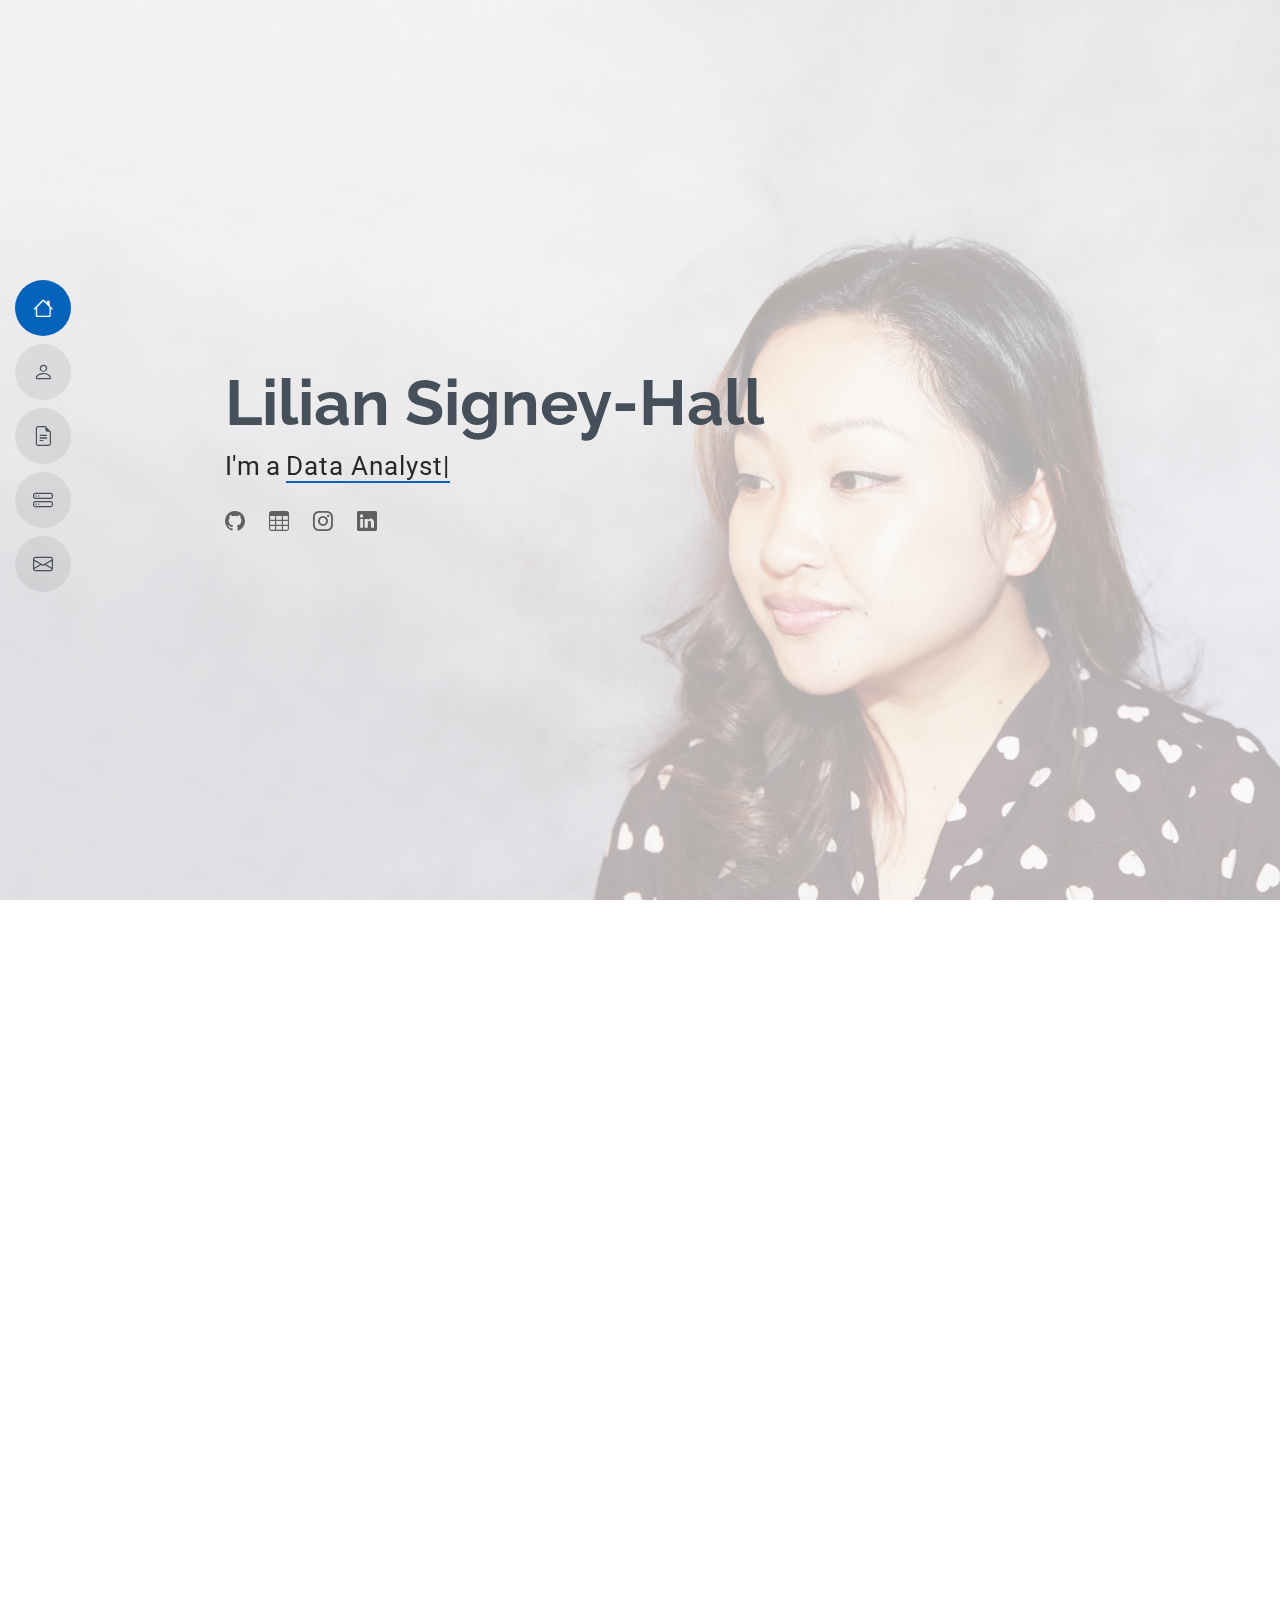
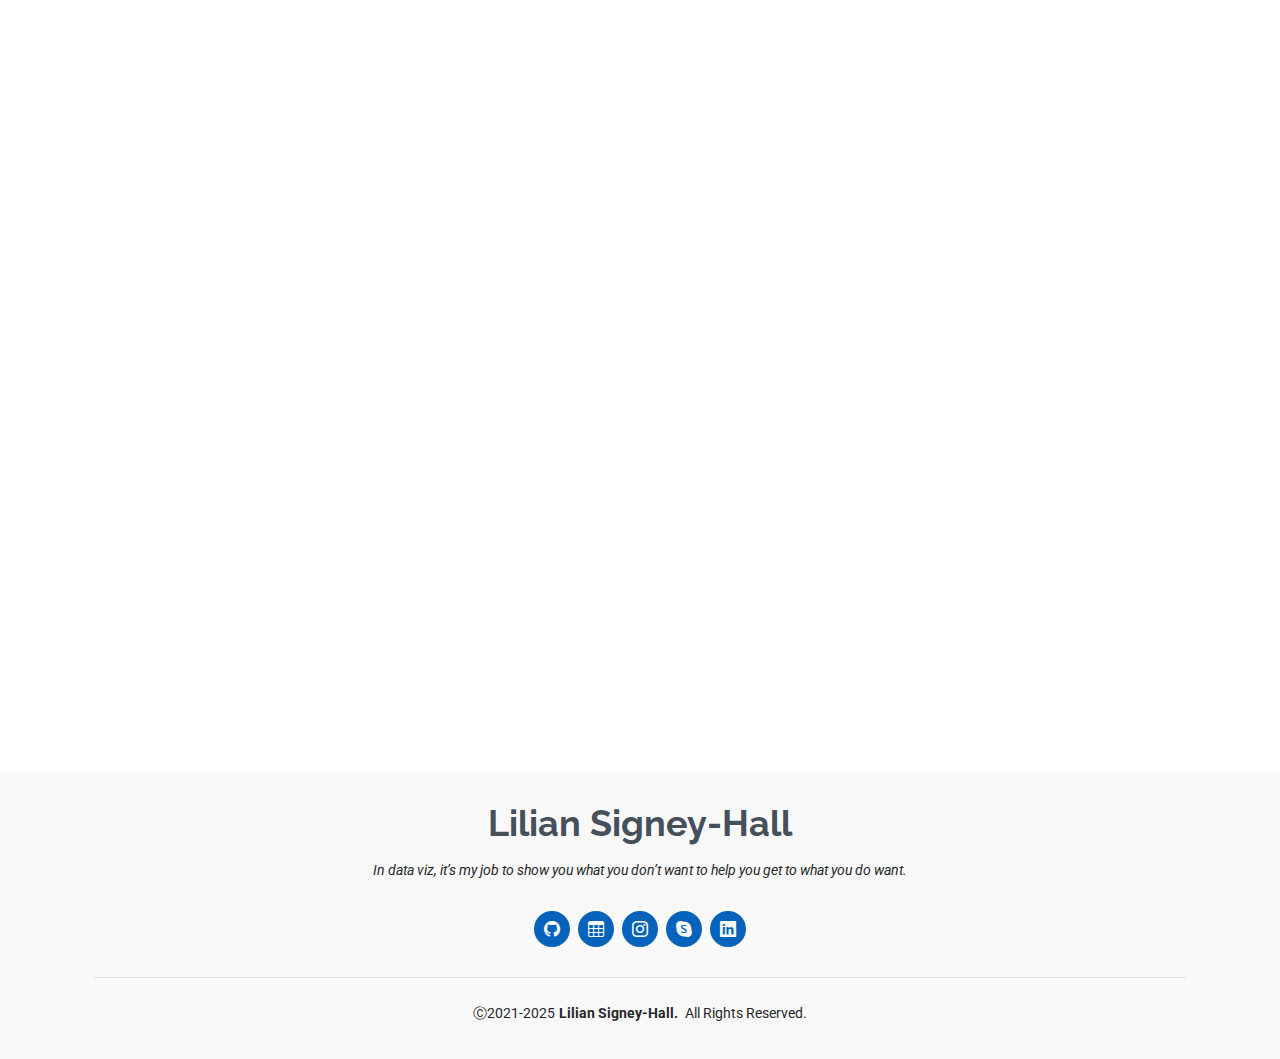
==== commit 2e1304c5: "Update index.html" ====
--- a/index.html
+++ b/index.html
@@ -191,7 +191,7 @@
           <div class="col-lg-6">
 
             <div class="progress">
-              <span class="skill"><span>SQL</span> <i class="val">100%</i></span>
+              <span class="skill"><span>SQL</span> <i class="val">90%</i></span>
               <div class="progress-bar-wrap">
                 <div class="progress-bar" role="progressbar" aria-valuenow="100" aria-valuemin="0" aria-valuemax="100"></div>
               </div>
@@ -205,7 +205,7 @@
             </div><!-- End Skills Item -->
 
             <div class="progress">
-              <span class="skill"><span>VISUALIZATION</span> <i class="val">75%</i></span>
+              <span class="skill"><span>VISUALIZATION</span> <i class="val">95%</i></span>
               <div class="progress-bar-wrap">
                 <div class="progress-bar" role="progressbar" aria-valuenow="75" aria-valuemin="0" aria-valuemax="100"></div>
               </div>
@@ -216,21 +216,21 @@
           <div class="col-lg-6">
 
             <div class="progress">
-              <span class="skill"><span>BUSINESS INTELLIGENCE</span> <i class="val">80%</i></span>
+              <span class="skill"><span>BUSINESS INTELLIGENCE</span> <i class="val">95%</i></span>
               <div class="progress-bar-wrap">
                 <div class="progress-bar" role="progressbar" aria-valuenow="80" aria-valuemin="0" aria-valuemax="100"></div>
               </div>
             </div><!-- End Skills Item -->
 
             <div class="progress">
-              <span class="skill"><span>SAS</span> <i class="val">90%</i></span>
+              <span class="skill"><span>SAS</span> <i class="val">70%</i></span>
               <div class="progress-bar-wrap">
                 <div class="progress-bar" role="progressbar" aria-valuenow="90" aria-valuemin="0" aria-valuemax="100"></div>
               </div>
             </div><!-- End Skills Item -->
 
             <div class="progress">
-              <span class="skill"><span>MACHINE LEARNING</span> <i class="val">55%</i></span>
+              <span class="skill"><span>MACHINE LEARNING</span> <i class="val">65%</i></span>
               <div class="progress-bar-wrap">
                 <div class="progress-bar" role="progressbar" aria-valuenow="55" aria-valuemin="0" aria-valuemax="100"></div>
               </div>
@@ -521,10 +521,10 @@
                 </svg>
                 <i class="bi bi-table"></i>
               </div>
-              <a href="#" class="stretched-link">
-                <h3>Tableau Usage Dataset</h3>
+              <a href="https://public.tableau.com/views/TableauUsage_17065842783310/ContentUsage2?:language=en-US&:sid=&:redirect=auth&:display_count=n&:origin=viz_share_link" class="stretched-link">
+                <h3>Reporting Usage Dataset by Texas Workforce Board Area</h3>
               </a>
-              <p>Ut autem aut autem non a. Sint sint sit facilis nam iusto sint. Libero corrupti neque eum hic non ut nesciunt dolorem.</p>
+              <p>Would you like to determine which day and time reports are being used or which staff works late or early? Explore my Tableau visualization!</p>
             </div>
           </div><!-- End Service Item -->
 
@@ -570,7 +570,7 @@
               <a href="#" class="stretched-link">
                 <h3>Ai & Python: Web Scraping</h3>
               </a>
-              <p>Cumque et suscipit saepe. Est maiores autem enim facilis ut aut ipsam corporis aut. Sed animi at autem alias eius labore.</p>
+              <p>Coming soon!</p>
               <a href="#" class="stretched-link"></a>
             </div>
           </div><!-- End Service Item -->
@@ -586,7 +586,7 @@
               <a href="#" class="stretched-link">
                 <h3>Texas Unemployment Rates by Board Area</h3>
               </a>
-              <p>Dataset is taken from texaslmi.com and visualization is in Tableau.</p>
+              <p>Dataset is taken from texaslmi.com and visualization is in Tableau. Used SQL & Oracle SQL Developerto alter, update, and import data to the table connected to the Tableau visualization. See SQL script.</p>
               <a href="#" class="stretched-link"></a>
             </div>
           </div><!-- End Service Item -->
